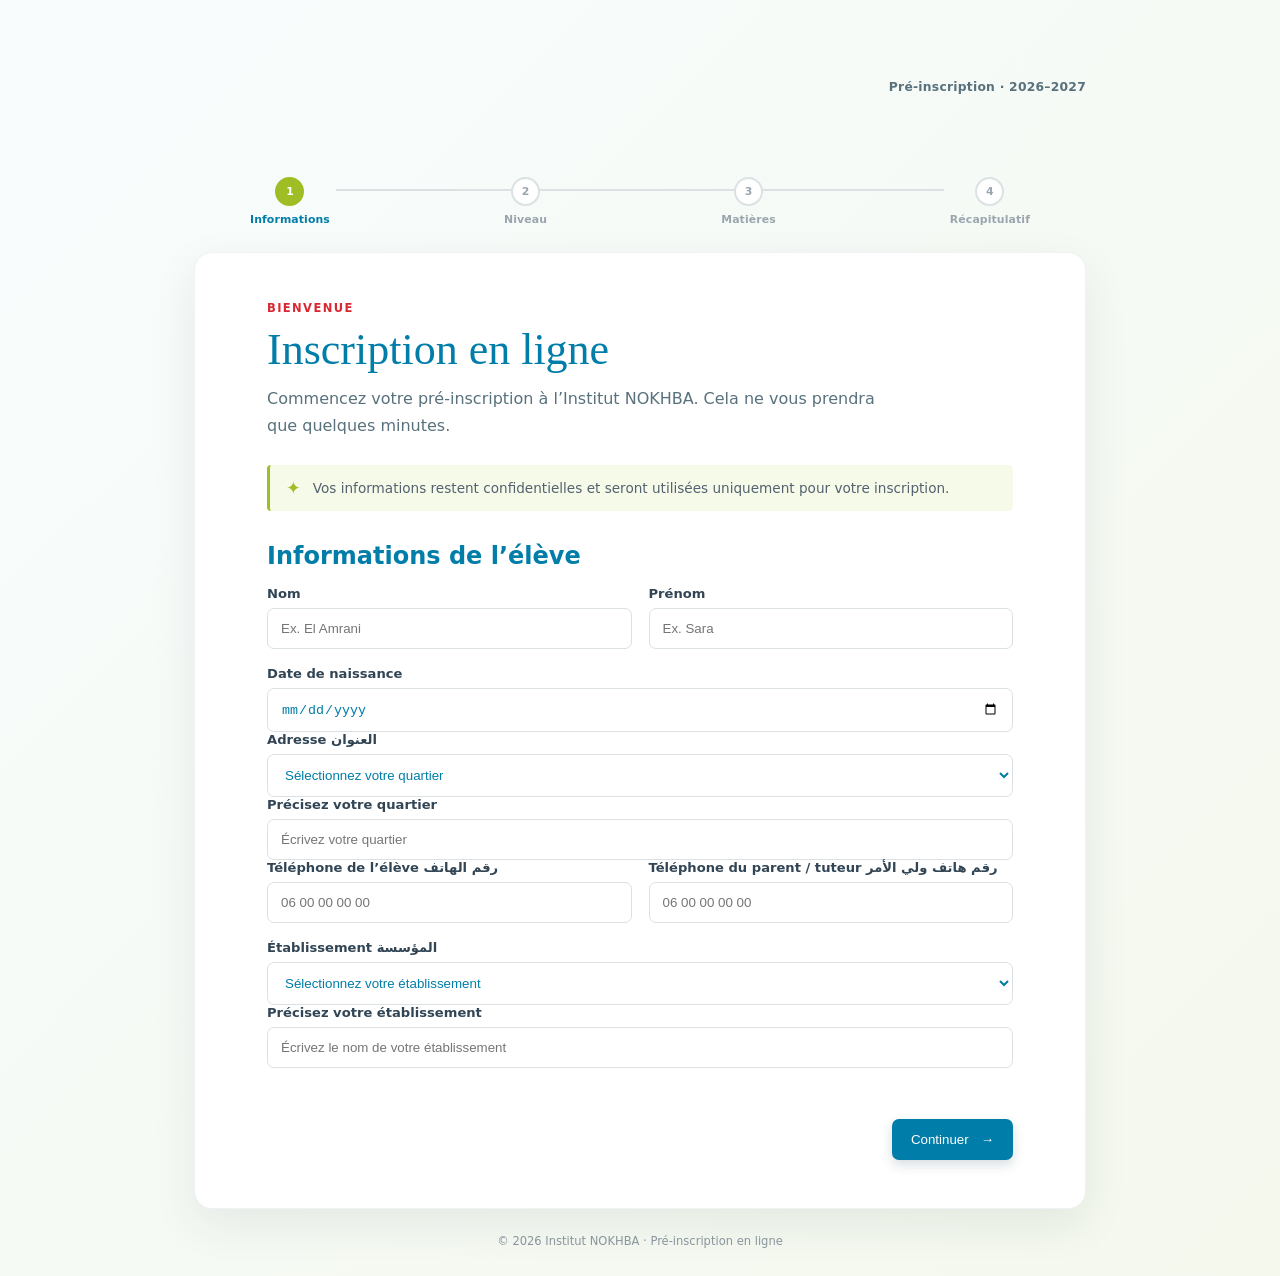
==== index.html @ 32bd5c35 "Update index.html" ====
<!doctype html>
<html lang="fr">
  <head>
    <meta charset="UTF-8" />
    <meta name="viewport" content="width=device-width, initial-scale=1.0" />
    <meta name="theme-color" content="#0b2942" />
    <title>Inscription en ligne | Institut NOKHBA</title>

    <link rel="stylesheet" href="style.css" />
    <link rel="stylesheet" href="logo.css" />
    <link rel="stylesheet" href="theme.css" />
  </head>

  <body>
    <main class="shell">

      <header class="site-header">
        <a class="brand" href="#" aria-label="Institut NOKHBA">
          <span class="brand-logo">
            <img src="assets/nokhba-logo.png" alt="Institut NOKHBA" />
          </span>
        </a>

        <span class="school-year">
          Pré-inscription · 2026–2027
        </span>
      </header>

      <section class="progress-wrap" aria-label="Progression de l'inscription">
        <div class="progress-line">
          <span id="progress-bar"></span>
        </div>

        <ol class="steps" id="steps">
          <li class="active">
            <span>1</span>
            <b>Informations</b>
          </li>

          <li>
            <span>2</span>
            <b>Niveau</b>
          </li>

          <li>
            <span>3</span>
            <b>Matières</b>
          </li>

          <li>
            <span>4</span>
            <b>Récapitulatif</b>
          </li>
        </ol>
      </section>

      <section class="card" id="form-card">

        <form id="registration-form" novalidate>

          <!-- ÉTAPE 1 -->
          <section class="screen active" data-step="1">

            <p class="eyebrow">Bienvenue</p>

            <h1>Inscription en ligne</h1>

            <p class="lead">
              Commencez votre pré-inscription à l’Institut NOKHBA.
              Cela ne vous prendra que quelques minutes.
            </p>

            <div class="notice">
              <span>✦</span>
              <p>
                Vos informations restent confidentielles et seront utilisées
                uniquement pour votre inscription.
              </p>
            </div>

            <h2>Informations de l’élève</h2>

            <!-- Nom / Prénom -->
            <div class="grid two">

              <label>
                Nom

                <input
                  name="lastName"
                  autocomplete="family-name"
                  placeholder="Ex. El Amrani"
                  required
                />
              </label>

              <label>
                Prénom

                <input
                  name="firstName"
                  autocomplete="given-name"
                  placeholder="Ex. Sara"
                  required
                />
              </label>

            </div>

            <!-- Date de naissance uniquement -->
            <label>
              Date de naissance

              <input
                type="date"
                name="birthDate"
                required
              />
            </label>

            <!-- Adresse -->
            <label>
              Adresse
              <span lang="ar" dir="rtl">العنوان</span>

              <select
                name="address"
                id="address"
                required
              >
                <option value="">
                  Sélectionnez votre quartier
                </option>

                <option>Salam 2</option>
                <option>Anassi</option>
                <option>BADR / AL ALIA</option>
                <option>Azhar</option>
                <option>Sidi Moumen</option>
                <option value="Autre">Autre</option>
              </select>
            </label>

            <!-- Adresse personnalisée -->
            <label
              id="address-other-wrapper"
              hidden
            >
              Précisez votre quartier

              <input
                type="text"
                name="addressOther"
                id="address-other"
                placeholder="Écrivez votre quartier"
              />
            </label>

            <!-- Téléphones -->
            <div class="grid two">

              <label>
                Téléphone de l’élève
                <span lang="ar" dir="rtl">
                  رقم الهاتف
                </span>

                <input
                  type="tel"
                  name="studentPhone"
                  id="student-phone"
                  inputmode="numeric"
                  autocomplete="tel"
                  maxlength="10"
                  pattern="0[5-7][0-9]{8}"
                  placeholder="06 00 00 00 00"
                  required
                />
              </label>

              <label>
                Téléphone du parent / tuteur
                <span lang="ar" dir="rtl">
                  رقم هاتف ولي الأمر
                </span>

                <input
                  type="tel"
                  name="parentPhone"
                  id="parent-phone"
                  inputmode="numeric"
                  autocomplete="tel"
                  maxlength="10"
                  pattern="0[5-7][0-9]{8}"
                  placeholder="06 00 00 00 00"
                  required
                />
              </label>

            </div>

            <!-- Établissement -->
            <label>
              Établissement
              <span lang="ar" dir="rtl">المؤسسة</span>

              <select
                name="school"
                id="school"
                required
              >
                <option value="">
                  Sélectionnez votre établissement
                </option>

                <option>
                  الثانوية التأهيلية زينب النفزاوية
                </option>

                <option>
                  الثانوية التأهيلية محمد السادس
                </option>

                <option>
                  الثانوية التأهيلية محمد الزفزاف / العالية
                </option>

                <option>
                  الثانوية الإعدادية عبدالله العياشي
                </option>

                <option>
                  الثانوية الإعدادية ثريا السقاط
                </option>

                <option>
                  الثانوية الإعدادية الحنصالي
                </option>

                <option value="Autre">Autre</option>
              </select>
            </label>

            <!-- Établissement personnalisé -->
            <label
              id="school-other-wrapper"
              hidden
            >
              Précisez votre établissement

              <input
                type="text"
                name="schoolOther"
                id="school-other"
                placeholder="Écrivez le nom de votre établissement"
              />
            </label>

            <div
              class="form-error"
              role="alert"
            ></div>

            <div class="actions end">

              <button
                type="button"
                class="button primary"
                data-next
              >
                Continuer
                <span>→</span>
              </button>

            </div>

          </section>


          <!-- ÉTAPE 2 -->
          <section
            class="screen"
            data-step="2"
          >

            <p class="eyebrow">
              Étape 2 sur 4
            </p>

            <h1>
              Choisissez votre niveau
            </h1>

            <p class="lead">
              Nous vous proposerons les matières adaptées à votre parcours.
            </p>

            <div
              class="levels"
              id="levels"
            ></div>

            <div
              class="form-error"
              role="alert"
            ></div>

            <div class="actions">

              <button
                type="button"
                class="button ghost"
                data-back
              >
                ← Retour
              </button>

              <button
                type="button"
                class="button primary"
                data-next
              >
                Continuer
                <span>→</span>
              </button>

            </div>

          </section>


          <!-- ÉTAPE 3 -->
          <section
            class="screen"
            data-step="3"
          >

            <p class="eyebrow">
              Étape 3 sur 4
            </p>

            <h1>
              Choisissez vos matières
            </h1>

            <p
              class="lead"
              id="subjects-intro"
            >
              Sélectionnez une ou plusieurs matières.
            </p>

            <div
              class="subject-list"
              id="subjects"
            ></div>

            <p class="selection-note">
              <span>✓</span>
              Vous pourrez modifier votre choix avant de confirmer.
            </p>

            <div
              class="form-error"
              role="alert"
            ></div>

            <div class="actions">

              <button
                type="button"
                class="button ghost"
                data-back
              >
                ← Retour
              </button>

              <button
                type="button"
                class="button primary"
                data-next
              >
                Voir le récapitulatif
                <span>→</span>
              </button>

            </div>

          </section>


          <!-- ÉTAPE 4 -->
          <section
            class="screen"
            data-step="4"
          >

            <p class="eyebrow">
              Étape 4 sur 4
            </p>

            <h1>
              Vérifiez votre inscription
            </h1>

            <p class="lead">
              Relisez vos informations avant de les envoyer.
            </p>

            <div
              class="recap"
              id="recap"
            ></div>

            <label class="confirmation">

              <input
                type="checkbox"
                name="confirmed"
              />

              <span>
                Je confirme que les informations saisies sont correctes.
              </span>

            </label>

            <div
              class="form-error"
              role="alert"
            ></div>

            <div class="actions">

              <button
                type="button"
                class="button ghost"
                data-back
              >
                ← Modifier
              </button>

              <button
                type="button"
                class="button primary"
                id="submit-registration"
              >
                Confirmer mon inscription
                <span>✓</span>
              </button>

            </div>

          </section>

        </form>


        <!-- SUCCÈS -->
        <section
          class="success"
          id="success"
          hidden
        >

          <div class="success-icon">
            ✓
          </div>

          <p class="eyebrow">
            Pré-inscription enregistrée
          </p>

          <h1>
            Merci,
            <span id="student-name"></span>
            !
          </h1>

          <p class="lead">
            Votre demande a bien été enregistrée.
            Gardez précieusement ce code pour vos échanges avec l’administration.
          </p>

          <div class="code-box">

            <small>
              Votre code d’inscription
            </small>

            <strong id="registration-code">
              NOK-26-00000
            </strong>

            <button
              type="button"
              id="copy-code"
              class="copy"
            >
              Copier le code
            </button>

          </div>

          <div class="success-note">

            <span>i</span>

            <p>
              L’administration de l’Institut NOKHBA vous contactera
              pour finaliser votre inscription.
            </p>

          </div>

          <button
            type="button"
            class="button primary full"
            id="new-registration"
          >
            Faire une nouvelle inscription
            <span>→</span>
          </button>

        </section>

      </section>

      <footer>
        © 2026 Institut NOKHBA · Pré-inscription en ligne
      </footer>

    </main>

    <script src="catalogue.js"></script>
    <script src="storage.js"></script>
    <script src="supabase-config.js"></script>
    <script src="supabase-client.js"></script>
    <script src="app.js"></script>

  </body>
</html>
---- style.css ----
:root{--ink:#0b2942;--muted:#647383;--gold:#c69a4a;--pale:#f7f4ee;--line:#e7e8e7;--green:#167d62}*{box-sizing:border-box}body{margin:0;background:linear-gradient(120deg,#fbfaf7 0%,#f2f6f7 100%);color:var(--ink);font-family:Inter,ui-sans-serif,system-ui,-apple-system,BlinkMacSystemFont,"Segoe UI",sans-serif}.shell{width:min(100%,940px);padding:36px 24px 28px;margin:auto}.site-header{display:flex;align-items:center;justify-content:space-between;margin-bottom:37px}.brand img{display:block;width:205px;height:auto}.school-year{font-size:.77rem;font-weight:700;color:var(--muted);letter-spacing:.02em}.progress-wrap{margin:0 auto 26px;max-width:780px}.progress-line{height:2px;background:#dce1e3;position:relative;top:14px;left:11%;width:78%}.progress-line span{display:block;width:0;height:100%;background:var(--gold);transition:.25s}.steps{display:flex;justify-content:space-between;padding:0;margin:0;list-style:none;position:relative}.steps li{display:grid;place-items:center;gap:7px;color:#9aa5ae;font-size:.68rem;font-weight:700;letter-spacing:.01em}.steps span{display:grid;place-items:center;width:29px;height:29px;border-radius:50%;border:2px solid #dce1e3;background:#fff;transition:.25s}.steps .active{color:var(--ink)}.steps .active span{border-color:var(--gold);background:var(--gold);color:#fff}.card{background:#fff;border:1px solid rgba(11,41,66,.06);border-radius:18px;box-shadow:0 16px 45px rgba(23,48,62,.08);padding:48px min(8vw,72px)}.screen{display:none}.screen.active{display:block;animation:appear .23s ease-out}.eyebrow{font-size:.72rem;text-transform:uppercase;letter-spacing:.12em;font-weight:800;color:var(--gold);margin:0 0 10px}h1{font-family:Georgia,serif;font-weight:500;font-size:clamp(2rem,4vw,2.75rem);line-height:1.12;margin:0 0 12px}h2{font:700 1rem inherit;margin:31px 0 16px}.lead{color:var(--muted);font-size:1rem;line-height:1.65;margin:0;max-width:620px}.notice,.success-note{display:flex;gap:12px;align-items:flex-start;background:#faf7f1;border-left:3px solid var(--gold);padding:13px 16px;border-radius:4px;margin:26px 0}.notice span{color:var(--gold);font-size:1.1rem}.notice p,.success-note p{margin:0;color:#536170;font-size:.85rem;line-height:1.5}.grid{display:grid;gap:17px}.grid.two{grid-template-columns:1fr 1fr;margin-bottom:17px}label{font-size:.82rem;font-weight:700;display:block;color:#314555}input,select{font:400 .95rem inherit;color:var(--ink);display:block;width:100%;margin-top:7px;padding:12px 13px;border:1px solid #dbe1e3;border-radius:7px;background:#fff;outline:none;transition:.15s}input:focus,select:focus{border-color:var(--gold);box-shadow:0 0 0 3px rgba(198,154,74,.13)}.actions{display:flex;justify-content:space-between;gap:12px;margin-top:33px}.actions.end{justify-content:flex-end}.button{border:0;border-radius:7px;padding:13px 19px;font:700 .86rem inherit;cursor:pointer;transition:.15s;display:inline-flex;align-items:center;gap:12px}.button.primary{background:var(--ink);color:#fff;box-shadow:0 5px 12px rgba(11,41,66,.16)}.button.primary:hover{background:#123d61;transform:translateY(-1px)}.button.ghost{background:#fff;color:var(--ink);border:1px solid #d9e0e3}.button.full{width:100%;justify-content:center;margin-top:24px}.form-error{min-height:18px;color:#b33030;font-size:.78rem;padding-top:11px}.levels{display:grid;grid-template-columns:repeat(2,1fr);gap:12px;margin-top:28px}.level-option{position:relative;text-align:left;background:#fff;border:1px solid #dfe5e7;border-radius:9px;padding:18px;cursor:pointer;color:var(--ink);font:700 .96rem inherit}.level-option small{display:block;color:var(--muted);font:400 .75rem inherit;margin-top:4px}.level-option::after{content:'›';position:absolute;right:17px;top:20px;color:#a0acb3;font-size:1.4rem}.level-option.selected{border-color:var(--gold);box-shadow:0 0 0 2px rgba(198,154,74,.14)}.subject-list{margin:28px 0 16px;display:grid;gap:10px}.subject-option{position:relative;display:flex;align-items:center;gap:14px;border:1px solid #dfe5e7;border-radius:8px;padding:16px;cursor:pointer;transition:.15s}.subject-option input{width:19px;height:19px;margin:0;accent-color:var(--ink)}.subject-option b{font-size:.94rem}.subject-option small{display:block;color:var(--muted);font-weight:400;margin-top:3px}.subject-option.selected{background:#fbfcfc;border-color:var(--gold)}.selection-note{font-size:.8rem;color:var(--muted)}.selection-note span{color:var(--green);font-weight:800}.recap{margin-top:28px;border:1px solid #e4e8e9;border-radius:10px;overflow:hidden}.recap-section{padding:18px 20px;border-bottom:1px solid #e8eced}.recap-section:last-child{border:0}.recap h3{font-size:.73rem;text-transform:uppercase;letter-spacing:.08em;color:var(--gold);margin:0 0 12px}.recap p{margin:4px 0;font-size:.9rem}.recap .subject-row{display:flex;justify-content:space-between;align-items:center;padding:8px 0;border-top:1px solid #eef0f1;font-size:.9rem}.confirmation{display:flex;align-items:flex-start;gap:11px;margin-top:20px;cursor:pointer;font-size:.84rem;line-height:1.45}.confirmation input{width:18px;height:18px;flex:none;margin:0;accent-color:var(--ink)}.success{text-align:center;max-width:605px;margin:auto;padding:8px 0}.success-icon{margin:0 auto 20px;display:grid;place-items:center;width:64px;height:64px;border-radius:50%;background:#e7f5f0;color:var(--green);font-size:2rem;font-weight:800}.success .lead{margin-inline:auto}.code-box{margin:29px 0 18px;background:var(--pale);padding:23px;border-radius:10px}.code-box small{display:block;color:var(--muted);font-size:.76rem;font-weight:700;text-transform:uppercase;letter-spacing:.08em}.code-box strong{display:block;font-family:ui-monospace,monospace;color:var(--ink);font-size:clamp(1.45rem,5vw,2.1rem);letter-spacing:.05em;margin:10px 0 15px}.copy{color:var(--ink);background:#fff;border:1px solid #dbe1e3;border-radius:5px;font:700 .78rem inherit;padding:8px 12px;cursor:pointer}.success-note{text-align:left;background:#f4f8fa;border-color:#75a1b5;margin:12px 0}.success-note span{border:1px solid #75a1b5;color:#477b93;border-radius:50%;width:17px;height:17px;font:700 .72rem Georgia,serif;flex:none;display:grid;place-items:center}footer{text-align:center;color:#89959d;font-size:.72rem;margin-top:25px}@keyframes appear{from{opacity:0;transform:translateX(8px)}to{opacity:1;transform:none}}@media(max-width:620px){.shell{padding:24px 14px}.site-header{margin-bottom:27px}.brand img{width:170px}.school-year{font-size:.65rem}.card{padding:31px 21px}.steps b{display:none}.progress-line{width:76%;left:12%}.grid.two,.levels{grid-template-columns:1fr}.actions{margin-top:27px}.button{padding:12px 14px;font-size:.8rem}h1{font-size:2rem}}
---- logo.css ----
.brand-logo{display:block;width:224px;height:102px;overflow:hidden;position:relative}.brand-logo img{position:absolute;width:265px;height:auto;left:-12px;top:-174px}@media(max-width:620px){.brand-logo{width:176px;height:80px}.brand-logo img{width:210px;left:-10px;top:-138px}}
---- theme.css ----
:root{--ink:#007da8;--muted:#58717c;--gold:#9fbd24;--green:#0095bd}
body{background:linear-gradient(135deg,#f8fcfd 0%,#f4f8ed 100%)}
.brand-logo img{mix-blend-mode:multiply;filter:contrast(1.08)}
textarea{font:400 .92rem inherit;color:var(--ink);display:block;width:100%;margin-top:8px;padding:12px 13px;border:1px solid #dbe1e3;border-radius:7px;resize:vertical;outline:none}textarea:focus{border-color:#0095bd;box-shadow:0 0 0 3px rgba(0,149,189,.13)}label small{display:block;color:var(--muted);font-weight:400;margin-top:6px}
.stats{display:grid;grid-template-columns:repeat(3,1fr);gap:12px;margin:24px 0}.stats div{padding:16px;border-radius:8px;background:#f3f9fb}.stats b,.stats small{display:block}.stats b{font-size:1.5rem;color:#007da8}.stats small,.registration small{color:var(--muted);font-size:.75rem}.admin-list{display:grid;gap:10px}.registration{display:flex;justify-content:space-between;gap:20px;align-items:center;border:1px solid #e0e8eb;border-radius:9px;padding:16px}.registration strong,.registration small{display:block}.registration p{font-size:.83rem;margin:7px 0 0;color:#49616b}.registration label{min-width:138px;font-size:.72rem}@media(max-width:620px){.registration{display:block}.registration label{margin-top:13px}.stats{gap:7px}.stats div{padding:12px}}
.filters{display:grid;grid-template-columns:1.35fr 1fr 1fr;gap:15px;margin-top:24px}@media(max-width:620px){.filters{grid-template-columns:1fr}}
.eyebrow{color:#d92832}.button.primary{background:#007da8}.button.primary:hover{background:#006484}.steps .active span{background:#9fbd24;border-color:#9fbd24}.progress-line span{background:#d92832}.notice{border-left-color:#9fbd24;background:#f6fae9}.subject-option.selected,.level-option.selected{border-color:#0095bd;box-shadow:0 0 0 2px rgba(0,149,189,.14)}.selection-note span{color:#0095bd}.recap h3{color:#d92832}.success-icon{background:#e6f7fb;color:#007da8}.success-note{border-left-color:#0095bd;background:#eef9fc}
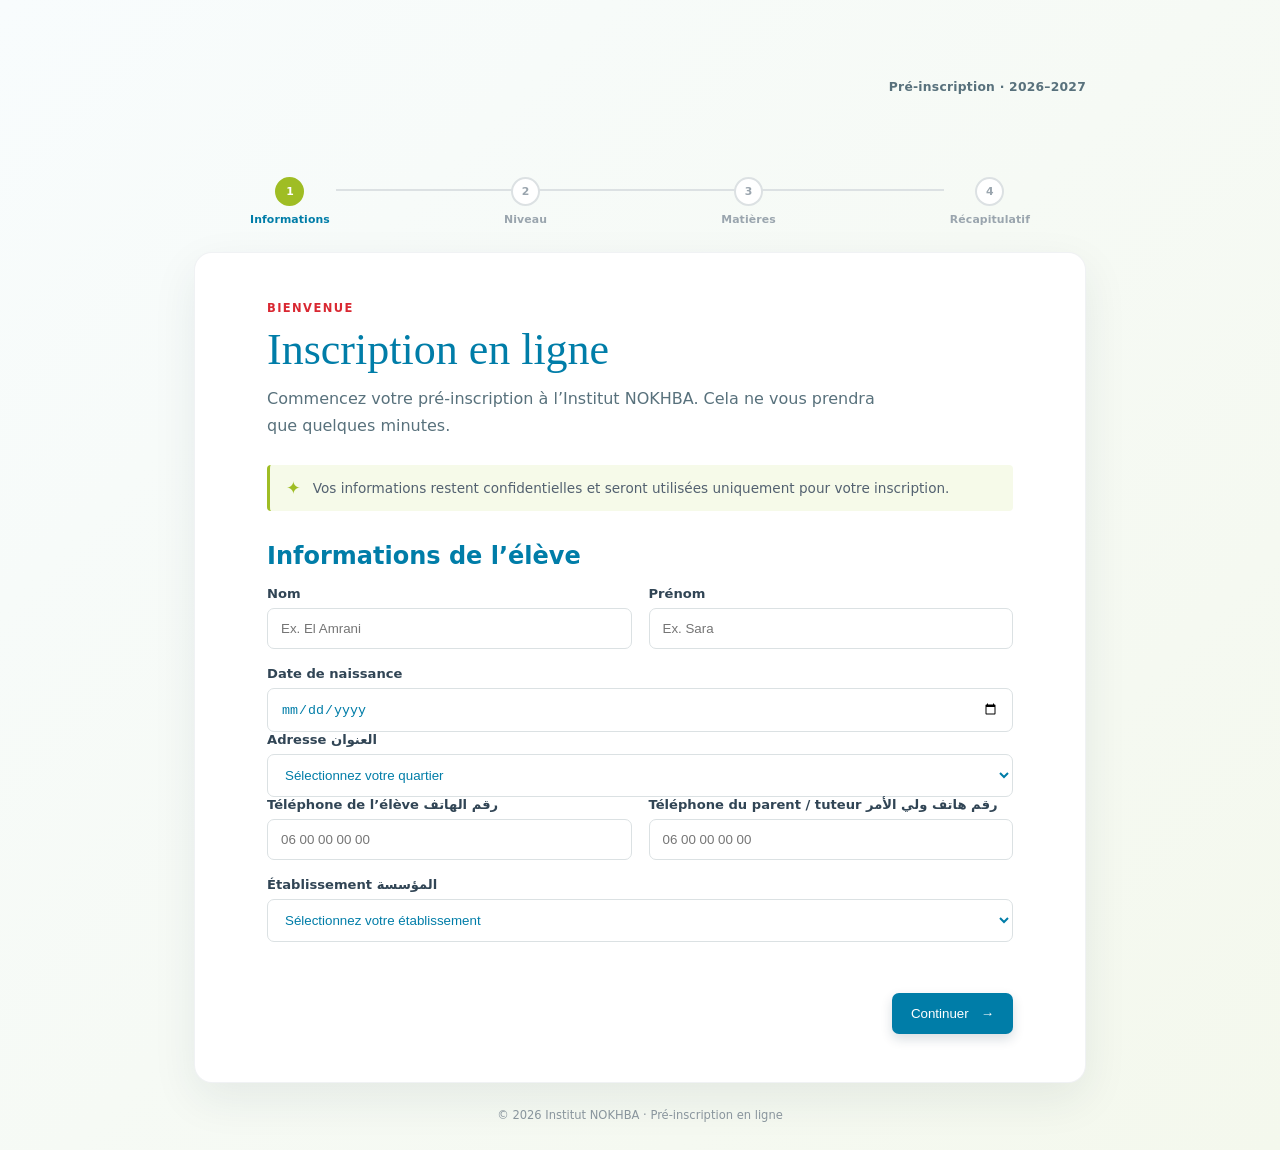
==== commit adfacbe7: "Update index.html" ====
--- a/index.html
+++ b/index.html
@@ -36,17 +36,14 @@
             <span>1</span>
             <b>Informations</b>
           </li>
-
           <li>
             <span>2</span>
             <b>Niveau</b>
           </li>
-
           <li>
             <span>3</span>
             <b>Matières</b>
           </li>
-
           <li>
             <span>4</span>
             <b>Récapitulatif</b>
@@ -80,12 +77,9 @@
 
             <h2>Informations de l’élève</h2>
 
-            <!-- Nom / Prénom -->
             <div class="grid two">
-
               <label>
                 Nom
-
                 <input
                   name="lastName"
                   autocomplete="family-name"
@@ -96,7 +90,6 @@
 
               <label>
                 Prénom
-
                 <input
                   name="firstName"
                   autocomplete="given-name"
@@ -104,13 +97,10 @@
                   required
                 />
               </label>
-
-            </div>
-
-            <!-- Date de naissance uniquement -->
+            </div>
+
             <label>
               Date de naissance
-
               <input
                 type="date"
                 name="birthDate"
@@ -118,7 +108,6 @@
               />
             </label>
 
-            <!-- Adresse -->
             <label>
               Adresse
               <span lang="ar" dir="rtl">العنوان</span>
@@ -131,7 +120,6 @@
                 <option value="">
                   Sélectionnez votre quartier
                 </option>
-
                 <option>Salam 2</option>
                 <option>Anassi</option>
                 <option>BADR / AL ALIA</option>
@@ -141,7 +129,6 @@
               </select>
             </label>
 
-            <!-- Adresse personnalisée -->
             <label
               id="address-other-wrapper"
               hidden
@@ -156,14 +143,10 @@
               />
             </label>
 
-            <!-- Téléphones -->
             <div class="grid two">
-
               <label>
                 Téléphone de l’élève
-                <span lang="ar" dir="rtl">
-                  رقم الهاتف
-                </span>
+                <span lang="ar" dir="rtl">رقم الهاتف</span>
 
                 <input
                   type="tel"
@@ -171,7 +154,7 @@
                   id="student-phone"
                   inputmode="numeric"
                   autocomplete="tel"
-                  maxlength="10"
+                  maxlength="14"
                   pattern="0[5-7][0-9]{8}"
                   placeholder="06 00 00 00 00"
                   required
@@ -180,9 +163,7 @@
 
               <label>
                 Téléphone du parent / tuteur
-                <span lang="ar" dir="rtl">
-                  رقم هاتف ولي الأمر
-                </span>
+                <span lang="ar" dir="rtl">رقم هاتف ولي الأمر</span>
 
                 <input
                   type="tel"
@@ -190,16 +171,14 @@
                   id="parent-phone"
                   inputmode="numeric"
                   autocomplete="tel"
-                  maxlength="10"
+                  maxlength="14"
                   pattern="0[5-7][0-9]{8}"
                   placeholder="06 00 00 00 00"
                   required
                 />
               </label>
-
-            </div>
-
-            <!-- Établissement -->
+            </div>
+
             <label>
               Établissement
               <span lang="ar" dir="rtl">المؤسسة</span>
@@ -212,36 +191,16 @@
                 <option value="">
                   Sélectionnez votre établissement
                 </option>
-
-                <option>
-                  الثانوية التأهيلية زينب النفزاوية
-                </option>
-
-                <option>
-                  الثانوية التأهيلية محمد السادس
-                </option>
-
-                <option>
-                  الثانوية التأهيلية محمد الزفزاف / العالية
-                </option>
-
-                <option>
-                  الثانوية الإعدادية عبدالله العياشي
-                </option>
-
-                <option>
-                  الثانوية الإعدادية ثريا السقاط
-                </option>
-
-                <option>
-                  الثانوية الإعدادية الحنصالي
-                </option>
-
+                <option>الثانوية التأهيلية زينب النفزاوية</option>
+                <option>الثانوية التأهيلية محمد السادس</option>
+                <option>الثانوية التأهيلية محمد الزفزاف / العالية</option>
+                <option>الثانوية الإعدادية عبدالله العياشي</option>
+                <option>الثانوية الإعدادية ثريا السقاط</option>
+                <option>الثانوية الإعدادية الحنصالي</option>
                 <option value="Autre">Autre</option>
               </select>
             </label>
 
-            <!-- Établissement personnalisé -->
             <label
               id="school-other-wrapper"
               hidden
@@ -256,13 +215,9 @@
               />
             </label>
 
-            <div
-              class="form-error"
-              role="alert"
-            ></div>
+            <div class="form-error" role="alert"></div>
 
             <div class="actions end">
-
               <button
                 type="button"
                 class="button primary"
@@ -271,42 +226,27 @@
                 Continuer
                 <span>→</span>
               </button>
-
             </div>
 
           </section>
 
 
           <!-- ÉTAPE 2 -->
-          <section
-            class="screen"
-            data-step="2"
-          >
-
-            <p class="eyebrow">
-              Étape 2 sur 4
-            </p>
-
-            <h1>
-              Choisissez votre niveau
-            </h1>
+          <section class="screen" data-step="2">
+
+            <p class="eyebrow">Étape 2 sur 4</p>
+
+            <h1>Choisissez votre niveau</h1>
 
             <p class="lead">
               Nous vous proposerons les matières adaptées à votre parcours.
             </p>
 
-            <div
-              class="levels"
-              id="levels"
-            ></div>
-
-            <div
-              class="form-error"
-              role="alert"
-            ></div>
+            <div class="levels" id="levels"></div>
+
+            <div class="form-error" role="alert"></div>
 
             <div class="actions">
-
               <button
                 type="button"
                 class="button ghost"
@@ -323,25 +263,17 @@
                 Continuer
                 <span>→</span>
               </button>
-
             </div>
 
           </section>
 
 
           <!-- ÉTAPE 3 -->
-          <section
-            class="screen"
-            data-step="3"
-          >
-
-            <p class="eyebrow">
-              Étape 3 sur 4
-            </p>
-
-            <h1>
-              Choisissez vos matières
-            </h1>
+          <section class="screen" data-step="3">
+
+            <p class="eyebrow">Étape 3 sur 4</p>
+
+            <h1>Choisissez vos matières</h1>
 
             <p
               class="lead"
@@ -360,13 +292,9 @@
               Vous pourrez modifier votre choix avant de confirmer.
             </p>
 
-            <div
-              class="form-error"
-              role="alert"
-            ></div>
+            <div class="form-error" role="alert"></div>
 
             <div class="actions">
-
               <button
                 type="button"
                 class="button ghost"
@@ -383,25 +311,17 @@
                 Voir le récapitulatif
                 <span>→</span>
               </button>
-
             </div>
 
           </section>
 
 
           <!-- ÉTAPE 4 -->
-          <section
-            class="screen"
-            data-step="4"
-          >
-
-            <p class="eyebrow">
-              Étape 4 sur 4
-            </p>
-
-            <h1>
-              Vérifiez votre inscription
-            </h1>
+          <section class="screen" data-step="4">
+
+            <p class="eyebrow">Étape 4 sur 4</p>
+
+            <h1>Vérifiez votre inscription</h1>
 
             <p class="lead">
               Relisez vos informations avant de les envoyer.
@@ -413,7 +333,6 @@
             ></div>
 
             <label class="confirmation">
-
               <input
                 type="checkbox"
                 name="confirmed"
@@ -422,16 +341,11 @@
               <span>
                 Je confirme que les informations saisies sont correctes.
               </span>
-
-            </label>
-
-            <div
-              class="form-error"
-              role="alert"
-            ></div>
+            </label>
+
+            <div class="form-error" role="alert"></div>
 
             <div class="actions">
-
               <button
                 type="button"
                 class="button ghost"
@@ -448,7 +362,6 @@
                 Confirmer mon inscription
                 <span>✓</span>
               </button>
-
             </div>
 
           </section>
@@ -499,6 +412,19 @@
             >
               Copier le code
             </button>
+
+          </div>
+
+          <!-- GROUPE ATTRIBUÉ -->
+          <div class="group-box">
+
+            <small>
+              Votre groupe
+            </small>
+
+            <strong id="registration-group">
+              Groupe en cours d’attribution
+            </strong>
 
           </div>
 
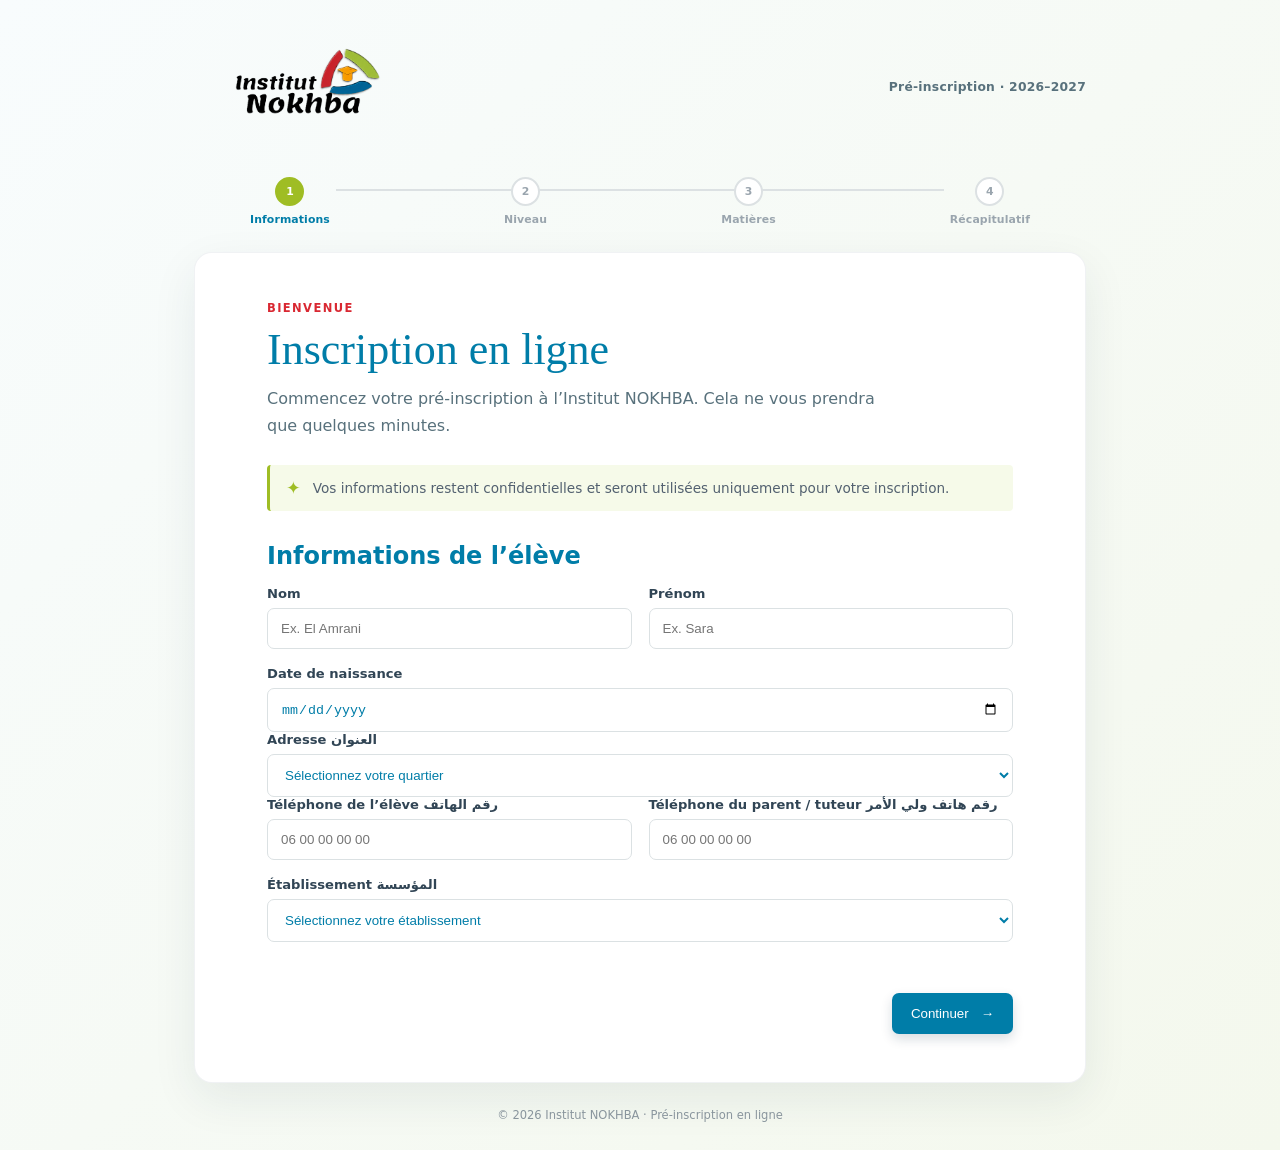
==== commit b0231afe: "Install Vercel Web Analytics # Vercel Web Analytics Installation Report  ## Summary Successfully ins" ====
--- a/index.html
+++ b/index.html
@@ -9,6 +9,7 @@
     <link rel="stylesheet" href="style.css" />
     <link rel="stylesheet" href="logo.css" />
     <link rel="stylesheet" href="theme.css" />
+    <script defer src="https://cdn.vercel-insights.com/v1/script.js"></script>
   </head>
 
   <body>
@@ -412,21 +413,15 @@
             >
               Copier le code
             </button>
-
+  <div
+  class="group-box"
+  id="registration-groups"
+>
+</div>
           </div>
 
           <!-- GROUPE ATTRIBUÉ -->
-          <div class="group-box">
-
-            <small>
-              Votre groupe
-            </small>
-
-            <strong id="registration-group">
-              Groupe en cours d’attribution
-            </strong>
-
-          </div>
+        
 
           <div class="success-note">
 
--- a/logo.css
+++ b/logo.css
@@ -1 +1,31 @@
-.brand-logo{display:block;width:224px;height:102px;overflow:hidden;position:relative}.brand-logo img{position:absolute;width:265px;height:auto;left:-12px;top:-174px}@media(max-width:620px){.brand-logo{width:176px;height:80px}.brand-logo img{width:210px;left:-10px;top:-138px}}
+.brand-logo {
+  display: flex;
+  width: 224px;
+  height: 102px;
+  overflow: hidden;
+  position: relative;
+  align-items: center;
+  justify-content: center;
+}
+
+.brand-logo img {
+  display: block;
+  width: 100%;
+  height: 100%;
+  object-fit: contain;
+  object-position: center;
+}
+
+@media (max-width: 620px) {
+  .brand-logo {
+    width: 176px;
+    height: 80px;
+  }
+
+  .brand-logo img {
+    width: 100%;
+    height: 100%;
+    object-fit: contain;
+    object-position: center;
+  }
+}
